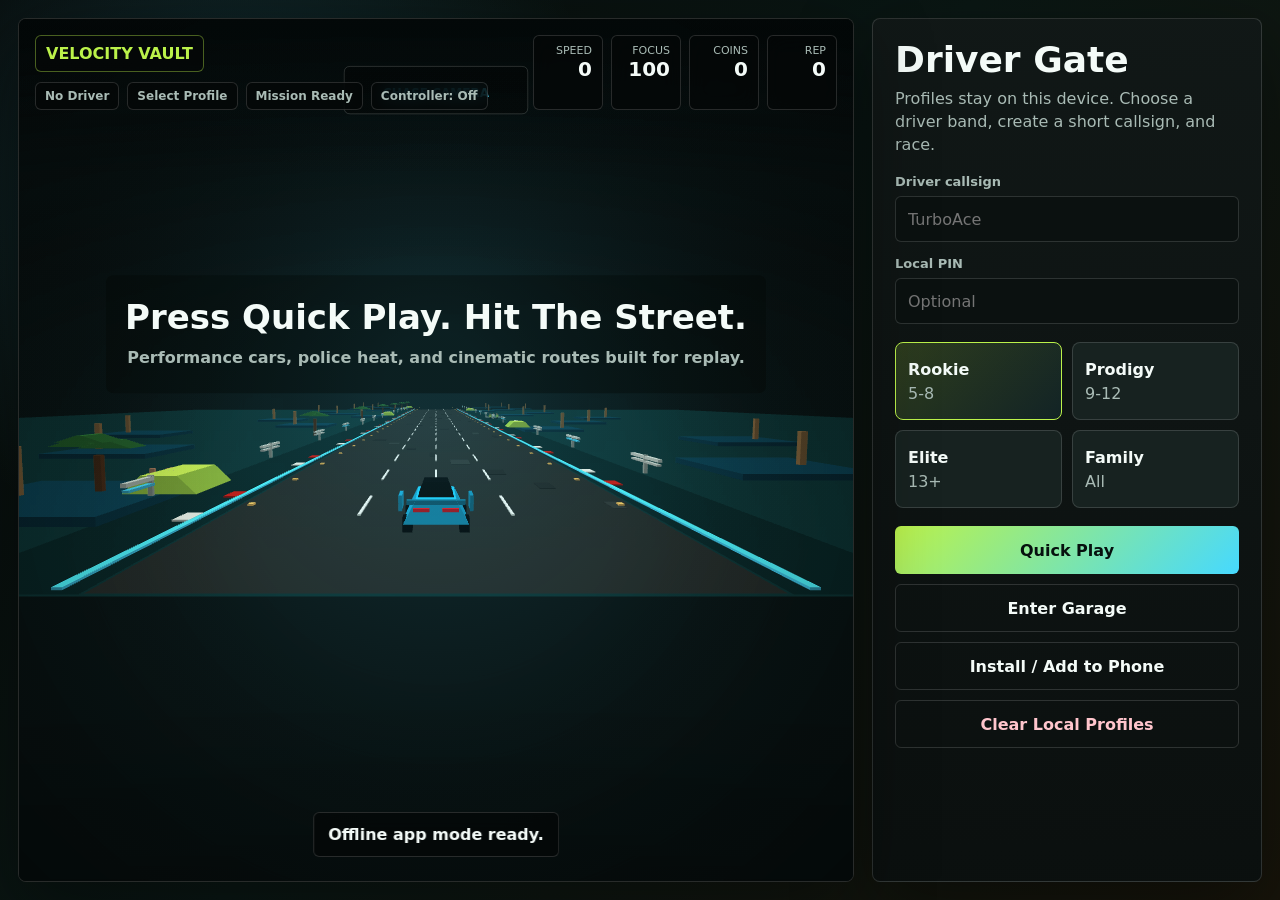
==== index.html @ 0ef5925f "Add landscape driver pad and richer WebGL detail" ====
<!doctype html>
<html lang="en">
<head>
  <meta charset="utf-8">
  <meta name="viewport" content="width=device-width, initial-scale=1, viewport-fit=cover">
  <meta http-equiv="Content-Security-Policy" content="default-src 'self'; script-src 'self'; style-src 'self'; img-src 'self' data:; connect-src 'self'; manifest-src 'self'; worker-src 'self'; object-src 'none'; base-uri 'none'; form-action 'none'; frame-ancestors 'none'; upgrade-insecure-requests">
  <meta name="referrer" content="no-referrer">
  <meta name="theme-color" content="#09100f">
  <meta name="mobile-web-app-capable" content="yes">
  <meta name="apple-mobile-web-app-capable" content="yes">
  <meta name="apple-mobile-web-app-title" content="Velocity Vault">
  <title>Velocity Vault</title>
  <link rel="manifest" href="manifest.webmanifest">
  <link rel="icon" href="app-icon.svg" type="image/svg+xml">
  <link rel="apple-touch-icon" href="app-icon.svg">
  <link rel="stylesheet" href="styles.css">
</head>
<body>
  <main class="shell">
    <section class="stage" aria-label="Velocity Vault race game">
      <canvas id="glCanvas" width="1280" height="720" aria-label="WebGL 3D racing renderer"></canvas>
      <canvas id="gameCanvas" width="1280" height="720" aria-label="Racing game canvas"></canvas>
      <div class="scanline" aria-hidden="true"></div>
      <div id="hud" class="hud">
        <div class="hud-left">
          <div class="brand-mark">Velocity Vault</div>
          <div class="chips">
            <span id="profileChip" class="chip">No Driver</span>
            <span id="modeChip" class="chip">Select Profile</span>
            <span id="missionChip" class="chip">Mission Ready</span>
            <span id="controllerChip" class="chip">Controller: Off</span>
          </div>
        </div>
        <div class="hud-stats" aria-live="polite">
          <div><span>Speed</span><strong id="speedStat">0</strong></div>
          <div><span>Focus</span><strong id="focusStat">100</strong></div>
          <div><span>Coins</span><strong id="coinStat">0</strong></div>
          <div><span id="repLabel">Rep</span><strong id="repStat">0</strong></div>
        </div>
      </div>
      <div id="toast" class="toast" role="status" aria-live="polite"></div>
      <div class="mobile-drive-controls" aria-label="Mobile driving controls">
        <button class="mobile-control control-mode" data-control="mode" type="button" aria-label="Switch touch control mode" aria-pressed="false">
          <span>Controls</span>
          <strong id="touchModeLabel">Hold</strong>
        </button>
        <div class="direction-pad" aria-label="Directional steering pad">
          <button class="mobile-control steer-left" data-control="left" type="button" aria-label="Steer left">&larr;</button>
          <button class="mobile-control steer-neutral" data-control="neutral" type="button" aria-label="Center steering">Center</button>
          <button class="mobile-control steer-right" data-control="right" type="button" aria-label="Steer right">&rarr;</button>
        </div>
        <div class="pedal-pad" aria-label="Throttle and brake controls">
          <button class="mobile-control brake" data-control="brake" type="button" aria-label="Brake or reverse">Brake</button>
          <button class="mobile-control gas" data-control="gas" type="button" aria-label="Accelerate">Gas</button>
          <button class="mobile-control boost" data-control="boost" type="button" aria-label="Boost">Boost</button>
        </div>
      </div>
    </section>

    <aside class="panel" aria-label="Game controls">
      <div id="loginView" class="view active">
        <h1>Driver Gate</h1>
        <p class="subtle">Profiles stay on this device. Choose a driver band, create a short callsign, and race.</p>
        <label class="field">
          <span>Driver callsign</span>
          <input id="driverName" type="text" maxlength="16" autocomplete="off" spellcheck="false" placeholder="TurboAce">
        </label>
        <label class="field">
          <span>Local PIN</span>
          <input id="driverPin" type="password" inputmode="numeric" maxlength="6" autocomplete="off" placeholder="Optional">
        </label>
        <div class="age-grid" role="radiogroup" aria-label="Age group">
          <button class="age-card selected" data-age="rookie" type="button">
            <strong>Rookie</strong>
            <span>5-8</span>
          </button>
          <button class="age-card" data-age="prodigy" type="button">
            <strong>Prodigy</strong>
            <span>9-12</span>
          </button>
          <button class="age-card" data-age="elite" type="button">
            <strong>Elite</strong>
            <span>13+</span>
          </button>
          <button class="age-card" data-age="family" type="button">
            <strong>Family</strong>
            <span>All</span>
          </button>
        </div>
        <button id="quickPlay" class="primary" type="button">Quick Play</button>
        <button id="startProfile" class="ghost" type="button">Enter Garage</button>
        <button id="installApp" class="ghost" type="button">Install / Add to Phone</button>
        <button id="resetProfiles" class="ghost danger" type="button">Clear Local Profiles</button>
      </div>

      <div id="garageView" class="view">
        <div class="section-head">
          <div>
            <h2>Race Hub</h2>
            <p id="driverSummary" class="subtle"></p>
          </div>
          <button id="logoutBtn" class="icon-btn" type="button" aria-label="Switch driver" title="Switch driver">Back</button>
        </div>

        <div class="tabs" role="tablist" aria-label="Garage tabs">
          <button class="tab active" data-tab="races" type="button">Races</button>
          <button class="tab" data-tab="vehicles" type="button">Vehicles</button>
          <button class="tab" data-tab="upgrades" type="button">Upgrades</button>
          <button class="tab" data-tab="missions" type="button">Missions</button>
          <button class="tab" data-tab="ai" type="button">AI</button>
        </div>

        <div id="racesTab" class="tab-panel active">
          <div id="raceList" class="race-list"></div>
          <button id="launchRace" class="primary" type="button">Launch Race</button>
          <button id="resumeRace" class="ghost" type="button">Resume Saved Race</button>
        </div>

        <div id="upgradesTab" class="tab-panel">
          <div id="upgradeList" class="upgrade-list"></div>
        </div>

        <div id="vehiclesTab" class="tab-panel">
          <div id="vehicleList" class="vehicle-list"></div>
        </div>

        <div id="missionsTab" class="tab-panel">
          <div id="missionList" class="mission-list"></div>
        </div>

        <div id="aiTab" class="tab-panel">
          <div id="directorCard" class="director-card"></div>
          <button id="refreshDirector" class="ghost" type="button">Refresh AI Tuning</button>
        </div>
      </div>

      <div id="raceView" class="view race-controls">
        <div class="section-head">
          <div>
            <h2 id="raceTitle">Race Live</h2>
            <p id="raceBrief" class="subtle"></p>
          </div>
          <button id="pauseBtn" class="icon-btn" type="button" aria-label="Pause race" title="Pause race">Pause</button>
        </div>
        <button id="saveRace" class="ghost save-race" type="button">Save Race</button>
        <div class="control-grid">
          <button id="leftBtn" type="button" aria-label="Steer left">Left</button>
          <button id="gasBtn" type="button" aria-label="Accelerate">Gas</button>
          <button id="brakeBtn" type="button" aria-label="Brake or reverse">Brake / Reverse</button>
          <button id="boostBtn" type="button" aria-label="Boost">Boost</button>
          <button id="rightBtn" type="button" aria-label="Steer right">Right</button>
        </div>
        <div class="camera-grid" role="group" aria-label="Driver view">
          <button class="camera-btn active" data-camera="chase" type="button">Full Car</button>
          <button class="camera-btn" data-camera="hood" type="button">Half Car</button>
          <button class="camera-btn" data-camera="cockpit" type="button">Windshield</button>
        </div>
        <div class="renderer-grid" role="group" aria-label="Graphics renderer">
          <button class="renderer-btn active" data-renderer="webgl" type="button">WebGL 3D</button>
          <button class="renderer-btn" data-renderer="canvas" type="button">Classic 2D</button>
        </div>
        <div class="controller-card">
          <strong id="controllerName">Bluetooth controller ready</strong>
          <span>Pair a controller with your device, press any controller button, then steer with the left stick or D-pad. RT / A accelerates, LT brakes or reverses, B boosts. Start pauses.</span>
        </div>
        <div class="progress-card distance-progress">
          <span>Distance</span>
          <div class="bar"><i id="distanceBar"></i></div>
        </div>
        <div class="progress-card mission-progress">
          <span>Mission</span>
          <div class="bar"><i id="missionBar"></i></div>
        </div>
        <button id="endRace" class="ghost" type="button">Return to Hub</button>
      </div>

      <div id="finishView" class="view">
        <h2 id="finishTitle">Race Complete</h2>
        <div id="finishStats" class="finish-stats"></div>
        <button id="nextRace" class="primary" type="button">Next Challenge</button>
        <button id="toGarage" class="ghost" type="button">Garage</button>
      </div>
    </aside>
  </main>
  <script src="webgl-pipeline.js" defer></script>
  <script src="game.js" defer></script>
</body>
</html>
---- styles.css ----
:root {
  color-scheme: dark;
  --bg: #09100f;
  --panel: #111817;
  --panel-2: #172220;
  --line: rgba(255, 255, 255, 0.14);
  --text: #f4fbf8;
  --muted: #a9bbb5;
  --lime: #bbf24a;
  --cyan: #46d9ff;
  --red: #ff5b6b;
  --gold: #ffd166;
  --road: #252927;
  --ink: #050807;
  --shadow: 0 24px 80px rgba(0, 0, 0, 0.42);
}

* {
  box-sizing: border-box;
}

html,
body {
  height: 100%;
}

body {
  margin: 0;
  min-width: 320px;
  overflow: hidden;
  background:
    radial-gradient(circle at 18% 20%, rgba(70, 217, 255, 0.16), transparent 30%),
    linear-gradient(130deg, #070a09 0%, #0a1714 48%, #17140a 100%);
  color: var(--text);
  font-family: Inter, ui-sans-serif, system-ui, -apple-system, BlinkMacSystemFont, "Segoe UI", sans-serif;
}

button,
input {
  font: inherit;
}

button {
  border: 0;
  color: inherit;
  cursor: pointer;
}

.shell {
  display: grid;
  grid-template-columns: minmax(0, 1fr) 390px;
  gap: 18px;
  height: 100vh;
  padding: 18px;
}

.stage {
  position: relative;
  min-width: 0;
  overflow: hidden;
  border: 1px solid var(--line);
  border-radius: 8px;
  background: #050807;
  box-shadow: var(--shadow);
  touch-action: none;
}

.stage canvas {
  position: absolute;
  inset: 0;
  display: block;
  width: 100%;
  height: 100%;
}

#glCanvas {
  z-index: 1;
  opacity: 0;
}

#gameCanvas {
  z-index: 2;
  background: #050807;
}

.stage.webgl #glCanvas {
  opacity: 1;
}

.stage.webgl #gameCanvas {
  background: transparent;
}

.scanline {
  position: absolute;
  inset: 0;
  z-index: 3;
  pointer-events: none;
  background: linear-gradient(180deg, rgba(255,255,255,0.035), transparent 22%, transparent 78%, rgba(0,0,0,0.22));
  mix-blend-mode: soft-light;
}

.hud {
  position: absolute;
  z-index: 4;
  top: 16px;
  left: 16px;
  right: 16px;
  display: flex;
  justify-content: space-between;
  gap: 16px;
  pointer-events: none;
}

.brand-mark {
  width: fit-content;
  padding: 8px 10px;
  border: 1px solid rgba(187, 242, 74, 0.38);
  border-radius: 6px;
  background: rgba(5, 8, 7, 0.72);
  color: var(--lime);
  font-weight: 900;
  letter-spacing: 0;
  text-transform: uppercase;
}

.chips {
  display: flex;
  flex-wrap: wrap;
  gap: 8px;
  margin-top: 10px;
}

.chip,
.hud-stats div,
.toast {
  border: 1px solid var(--line);
  border-radius: 6px;
  background: rgba(5, 8, 7, 0.72);
  backdrop-filter: blur(10px);
}

.chip {
  padding: 6px 9px;
  color: var(--muted);
  font-size: 12px;
  font-weight: 800;
}

.hud-stats {
  display: grid;
  grid-template-columns: repeat(4, minmax(70px, 1fr));
  gap: 8px;
}

.hud-stats div {
  padding: 8px 10px;
  text-align: right;
}

.hud-stats span {
  display: block;
  color: var(--muted);
  font-size: 11px;
  text-transform: uppercase;
}

.hud-stats strong {
  color: var(--text);
  font-size: 20px;
}

.toast {
  position: absolute;
  z-index: 5;
  left: 50%;
  bottom: 24px;
  max-width: min(520px, calc(100% - 48px));
  padding: 12px 14px;
  opacity: 0;
  transform: translateX(-50%) translateY(16px);
  transition: opacity 180ms ease, transform 180ms ease;
  color: var(--text);
  font-weight: 800;
}

.toast.show {
  opacity: 1;
  transform: translateX(-50%) translateY(0);
}

.mobile-drive-controls {
  display: none;
}

.mobile-control {
  touch-action: none;
  user-select: none;
}

.direction-pad,
.pedal-pad {
  display: none;
}

.panel {
  overflow: hidden auto;
  border: 1px solid var(--line);
  border-radius: 8px;
  background: linear-gradient(180deg, rgba(17, 24, 23, 0.98), rgba(11, 16, 15, 0.98));
  box-shadow: var(--shadow);
}

.view {
  display: none;
  padding: 22px;
}

.view.active {
  display: block;
}

h1,
h2 {
  margin: 0;
  line-height: 1.05;
  letter-spacing: 0;
}

h1 {
  font-size: 36px;
}

h2 {
  font-size: 26px;
}

.subtle {
  margin: 8px 0 18px;
  color: var(--muted);
  line-height: 1.45;
}

.field {
  display: grid;
  gap: 7px;
  margin-bottom: 14px;
}

.field span {
  color: var(--muted);
  font-size: 13px;
  font-weight: 800;
}

input {
  width: 100%;
  min-height: 46px;
  border: 1px solid var(--line);
  border-radius: 6px;
  outline: none;
  background: #0b1110;
  color: var(--text);
  padding: 0 12px;
}

input:focus {
  border-color: var(--cyan);
  box-shadow: 0 0 0 3px rgba(70, 217, 255, 0.16);
}

.age-grid {
  display: grid;
  grid-template-columns: repeat(2, minmax(0, 1fr));
  gap: 10px;
  margin: 18px 0;
}

.age-card,
.race-card,
.upgrade-card,
.mission-card,
.progress-card {
  border: 1px solid var(--line);
  border-radius: 8px;
  background: var(--panel-2);
}

.age-card {
  min-height: 78px;
  padding: 12px;
  text-align: left;
}

.age-card strong,
.age-card span {
  display: block;
}

.age-card span {
  margin-top: 5px;
  color: var(--muted);
}

.age-card.selected {
  border-color: var(--lime);
  background: linear-gradient(135deg, rgba(187, 242, 74, 0.18), rgba(70, 217, 255, 0.08));
}

.primary,
.ghost {
  width: 100%;
  min-height: 48px;
  border-radius: 6px;
  font-weight: 900;
}

.primary {
  background: linear-gradient(135deg, var(--lime), var(--cyan));
  color: #06100e;
}

.ghost {
  margin-top: 10px;
  border: 1px solid var(--line);
  background: transparent;
  color: var(--text);
}

.ghost:disabled {
  cursor: not-allowed;
  opacity: 0.45;
}

.danger {
  color: #ffc5cc;
}

.section-head {
  display: flex;
  align-items: flex-start;
  justify-content: space-between;
  gap: 12px;
  margin-bottom: 14px;
}

.icon-btn {
  flex: 0 0 44px;
  width: 44px;
  height: 44px;
  border: 1px solid var(--line);
  border-radius: 6px;
  background: #0b1110;
  font-size: 18px;
  font-weight: 900;
}

.tabs {
  display: grid;
  grid-template-columns: repeat(5, 1fr);
  gap: 6px;
  margin: 14px 0 16px;
  padding: 4px;
  border: 1px solid var(--line);
  border-radius: 8px;
  background: #0b1110;
}

.tab {
  min-height: 38px;
  border-radius: 6px;
  background: transparent;
  color: var(--muted);
  font-weight: 900;
}

.tab.active {
  background: var(--panel-2);
  color: var(--text);
}

.tab-panel {
  display: none;
}

.tab-panel.active {
  display: block;
}

.race-list,
.upgrade-list,
.vehicle-list,
.mission-list {
  display: grid;
  gap: 10px;
  margin-bottom: 14px;
}

.race-card,
.upgrade-card,
.vehicle-card,
.mission-card {
  padding: 13px;
}

.race-card,
.vehicle-card {
  cursor: pointer;
}

.race-card.selected,
.vehicle-card.selected {
  border-color: var(--cyan);
  box-shadow: inset 0 0 0 1px rgba(70, 217, 255, 0.4);
}

.vehicle-card {
  display: grid;
  grid-template-columns: 76px 1fr;
  gap: 12px;
  width: 100%;
  text-align: left;
  align-items: center;
}

.vehicle-card .card-top,
.vehicle-card .tiny {
  grid-column: 2;
}

.vehicle-preview {
  grid-row: 1 / span 2;
  width: 74px;
  height: 52px;
  position: relative;
  border-radius: 7px;
  border: 1px solid rgba(244, 251, 248, 0.14);
  background:
    linear-gradient(135deg, rgba(255,255,255,0.1), rgba(5,8,7,0.34)),
    #101817;
  overflow: hidden;
}

.vehicle-preview::before {
  content: "";
  position: absolute;
  left: 15px;
  right: 15px;
  top: 11px;
  bottom: 10px;
  border-radius: 10px 10px 5px 5px;
  background: linear-gradient(135deg, color-mix(in srgb, var(--vehicle-color), white 24%), var(--vehicle-color) 52%, color-mix(in srgb, var(--vehicle-color), black 42%));
  box-shadow: 0 10px 18px rgba(0,0,0,0.36);
}

.vehicle-preview::after {
  content: "";
  position: absolute;
  left: 9px;
  right: 9px;
  bottom: 8px;
  height: 8px;
  border-radius: 99px;
  background: #050807;
}

.vehicle-preview[data-type="f1"]::before,
.vehicle-preview[data-type="prototype"]::before {
  clip-path: polygon(50% 0, 84% 22%, 72% 92%, 28% 92%, 16% 22%);
}

.vehicle-preview[data-type="truck"]::before,
.vehicle-preview[data-type="semi"]::before,
.vehicle-preview[data-type="tractor"]::before,
.vehicle-preview[data-type="monster"]::before,
.vehicle-preview[data-type="tank"]::before {
  left: 11px;
  right: 11px;
  border-radius: 5px;
}

.vehicle-preview[data-type="semi"]::before {
  left: 7px;
  right: 7px;
  top: 9px;
  bottom: 8px;
}

.vehicle-preview[data-type="tractor"]::before {
  left: 18px;
  right: 18px;
  top: 8px;
  bottom: 14px;
}

.vehicle-preview[data-type="tractor"]::after {
  left: 12px;
  right: 12px;
  height: 14px;
}

.vehicle-preview[data-type="monster"]::after {
  height: 13px;
}

.vehicle-preview[data-type="boat"]::before,
.vehicle-preview[data-type="snowmobile"]::before,
.vehicle-preview[data-type="airplane"]::before {
  clip-path: polygon(50% 0, 91% 70%, 70% 100%, 30% 100%, 9% 70%);
}

.vehicle-preview[data-type="helicopter"]::after {
  left: 12px;
  right: 12px;
  top: 8px;
  bottom: auto;
  height: 3px;
  background: rgba(244,251,248,0.75);
}

.card-top {
  display: flex;
  justify-content: space-between;
  gap: 10px;
  margin-bottom: 8px;
}

.card-top strong {
  font-size: 16px;
}

.badge {
  align-self: flex-start;
  white-space: nowrap;
  border-radius: 999px;
  background: rgba(255, 209, 102, 0.18);
  color: var(--gold);
  padding: 4px 8px;
  font-size: 12px;
  font-weight: 900;
}

.tiny {
  color: var(--muted);
  font-size: 12px;
  line-height: 1.35;
}

.upgrade-action {
  display: grid;
  grid-template-columns: 1fr 96px;
  gap: 8px;
  align-items: center;
  margin-top: 10px;
}

.upgrade-action button {
  min-height: 36px;
  border-radius: 6px;
  background: var(--lime);
  color: var(--ink);
  font-weight: 900;
}

.upgrade-action button:disabled {
  cursor: not-allowed;
  opacity: 0.45;
}

.control-grid {
  display: grid;
  grid-template-columns: repeat(5, minmax(0, 1fr));
  gap: 8px;
  margin: 18px 0;
}

.control-grid button,
.camera-grid button,
.renderer-grid button {
  min-height: 72px;
  border: 1px solid var(--line);
  border-radius: 8px;
  background: var(--panel-2);
  font-size: 18px;
  font-weight: 900;
  touch-action: manipulation;
  user-select: none;
}

.camera-grid {
  display: grid;
  grid-template-columns: repeat(3, 1fr);
  gap: 8px;
  margin-bottom: 10px;
}

.renderer-grid {
  display: grid;
  grid-template-columns: repeat(2, 1fr);
  gap: 8px;
  margin-bottom: 10px;
}

.camera-grid button,
.renderer-grid button {
  min-height: 46px;
  color: var(--muted);
  font-size: 13px;
}

.camera-grid button.active,
.renderer-grid button.active {
  border-color: var(--cyan);
  color: var(--text);
  background: linear-gradient(135deg, rgba(70, 217, 255, 0.18), rgba(187, 242, 74, 0.1));
}

#boostBtn {
  background: linear-gradient(135deg, rgba(255, 209, 102, 0.96), rgba(255, 91, 107, 0.88));
  color: #160a05;
}

#gasBtn {
  background: linear-gradient(135deg, rgba(187, 242, 74, 0.92), rgba(70, 217, 255, 0.74));
  color: #06100e;
}

#brakeBtn {
  background: linear-gradient(135deg, rgba(244, 251, 248, 0.14), rgba(255, 91, 107, 0.28));
}

.control-grid button.pressed {
  transform: translateY(1px);
  filter: brightness(1.18);
  box-shadow: inset 0 0 0 2px rgba(244, 251, 248, 0.22);
}

.progress-card {
  padding: 12px;
  margin-bottom: 10px;
}

.controller-card,
.director-card {
  border: 1px solid var(--line);
  border-radius: 8px;
  background: #0b1110;
  padding: 12px;
  margin-bottom: 10px;
}

.controller-card strong,
.controller-card span,
.director-card strong,
.director-card span {
  display: block;
}

.controller-card strong,
.director-card strong {
  margin-bottom: 6px;
  color: var(--cyan);
}

.controller-card span,
.director-card span {
  color: var(--muted);
  font-size: 12px;
  line-height: 1.42;
}

.director-card ul {
  margin: 10px 0 0;
  padding-left: 18px;
  color: var(--muted);
  font-size: 12px;
  line-height: 1.45;
}

.director-card li + li {
  margin-top: 6px;
}

.progress-card span {
  display: block;
  margin-bottom: 8px;
  color: var(--muted);
  font-weight: 800;
}

.bar {
  height: 12px;
  overflow: hidden;
  border-radius: 999px;
  background: #080d0c;
}

.bar i {
  display: block;
  width: 0%;
  height: 100%;
  border-radius: inherit;
  background: linear-gradient(90deg, var(--lime), var(--cyan));
}

.finish-stats {
  display: grid;
  gap: 10px;
  margin: 18px 0;
}

.finish-stats div {
  display: flex;
  justify-content: space-between;
  border-bottom: 1px solid var(--line);
  padding-bottom: 9px;
}

@media (max-width: 980px) {
  body {
    overflow: auto;
  }

  .shell {
    grid-template-columns: 1fr;
    height: auto;
    min-height: 100vh;
  }

  .stage {
    min-height: 58vh;
  }

  .hud {
    position: absolute;
    display: grid;
  }

  .hud-stats {
    grid-template-columns: repeat(2, minmax(82px, 1fr));
  }
}

@media (max-width: 560px) {
  .shell {
    padding: 10px;
    gap: 10px;
  }

  .stage {
    min-height: 50vh;
  }

  .hud {
    inset: 10px 10px auto;
  }

  .brand-mark,
  .chip {
    font-size: 11px;
  }

  .hud-stats strong {
    font-size: 17px;
  }

  .view {
    padding: 16px;
  }
}

@media (orientation: landscape) and (max-height: 760px), (orientation: landscape) and (pointer: coarse) {
  body {
    overflow: hidden;
  }

  body.race-live .shell {
    display: block;
    height: 100dvh;
    min-height: 0;
    padding: 0;
  }

  body.race-live .stage {
    width: 100vw;
    height: 100dvh;
    min-height: 0;
    border-radius: 0;
    border: 0;
  }

  body.race-live .hud {
    top: 6px;
    left: 8px;
    right: 8px;
    display: flex;
    align-items: flex-start;
    gap: 8px;
  }

  body.race-live .brand-mark {
    padding: 6px 8px;
    font-size: 12px;
  }

  body.race-live .chips {
    display: none;
  }

  body.race-live .hud-stats {
    grid-template-columns: repeat(4, 54px);
    gap: 5px;
    margin-left: auto;
  }

  body.race-live .hud-stats div {
    padding: 5px 6px;
  }

  body.race-live .hud-stats span {
    font-size: 8px;
  }

  body.race-live .hud-stats strong {
    font-size: 14px;
  }

  body.race-live .panel {
    position: fixed;
    inset: 0;
    overflow: visible;
    pointer-events: none;
    border: 0;
    border-radius: 0;
    background: transparent;
    box-shadow: none;
  }

  body.race-live #raceView {
    display: block;
    padding: 0;
    pointer-events: none;
  }

  body.race-live .section-head {
    position: fixed;
    top: 8px;
    right: 8px;
    z-index: 6;
    display: block;
    margin: 0;
    pointer-events: none;
  }

  body.race-live .section-head div {
    display: none;
  }

  body.race-live #pauseBtn,
  body.race-live #saveRace,
  body.race-live #endRace,
  body.race-live .camera-grid button,
  body.race-live .renderer-grid button,
  body.race-live .mobile-control {
    pointer-events: auto;
    backdrop-filter: blur(10px);
  }

  body.race-live #pauseBtn {
    position: fixed;
    top: 8px;
    right: 8px;
    width: 68px;
    height: 38px;
    font-size: 12px;
    background: rgba(5, 8, 7, 0.72);
  }

  body.race-live #saveRace {
    position: fixed;
    top: 52px;
    right: 8px;
    z-index: 6;
    width: 88px;
    min-height: 36px;
    margin: 0;
    font-size: 12px;
    background: rgba(5, 8, 7, 0.58);
  }

  body.race-live #endRace {
    position: fixed;
    top: 96px;
    right: 8px;
    z-index: 6;
    width: 88px;
    min-height: 36px;
    margin: 0;
    font-size: 12px;
    background: rgba(5, 8, 7, 0.58);
  }

  body.race-live .control-grid {
    display: none;
  }

  body.race-live .mobile-drive-controls {
    position: absolute;
    inset: 0;
    z-index: 8;
    display: block;
    pointer-events: none;
  }

  body.race-live .direction-pad,
  body.race-live .pedal-pad {
    position: absolute;
    z-index: 9;
    display: grid;
    pointer-events: auto;
  }

  body.race-live .direction-pad {
    left: max(10px, env(safe-area-inset-left));
    bottom: max(12px, env(safe-area-inset-bottom));
    grid-template-columns: repeat(3, clamp(52px, 12dvh, 74px));
    gap: 8px;
  }

  body.race-live .pedal-pad {
    right: max(10px, env(safe-area-inset-right));
    bottom: max(12px, env(safe-area-inset-bottom));
    grid-template-columns: clamp(68px, 15dvh, 96px) clamp(76px, 17dvh, 112px);
    grid-template-rows: clamp(48px, 10dvh, 64px) clamp(56px, 12dvh, 76px);
    gap: 8px;
  }

  body.race-live .mobile-control {
    min-width: 0;
    min-height: 0;
    border: 1px solid rgba(244, 251, 248, 0.26);
    border-radius: 14px;
    background:
      linear-gradient(145deg, rgba(255,255,255,0.12), rgba(5,8,7,0.34)),
      rgba(5, 8, 7, 0.54);
    color: #f4fbf8;
    font-size: 13px;
    font-weight: 900;
    opacity: 0.92;
    box-shadow: 0 10px 30px rgba(0,0,0,0.24);
  }

  body.race-live .mobile-control.pressed {
    filter: brightness(1.25);
    box-shadow: inset 0 0 0 2px rgba(244, 251, 248, 0.28), 0 10px 30px rgba(0,0,0,0.24);
  }

  body.race-live .mobile-control.steer-left,
  body.race-live .mobile-control.steer-neutral,
  body.race-live .mobile-control.steer-right {
    width: 100%;
    height: clamp(52px, 12dvh, 74px);
  }

  body.race-live .mobile-control.gas {
    grid-column: 2;
    grid-row: 1 / span 2;
    background: linear-gradient(135deg, rgba(187, 242, 74, 0.72), rgba(70, 217, 255, 0.58));
    color: #06100e;
  }

  body.race-live .mobile-control.brake {
    grid-column: 1;
    grid-row: 2;
  }

  body.race-live .mobile-control.boost {
    grid-column: 1;
    grid-row: 1;
    background: linear-gradient(135deg, rgba(255, 209, 102, 0.78), rgba(255, 91, 107, 0.72));
    color: #160a05;
  }

  body.race-live .mobile-control.control-mode {
    position: absolute;
    left: 50%;
    bottom: max(14px, env(safe-area-inset-bottom));
    z-index: 9;
    width: clamp(78px, 18dvh, 116px);
    height: clamp(36px, 8dvh, 48px);
    transform: translateX(-50%);
    pointer-events: auto;
    background: rgba(5, 8, 7, 0.58);
  }

  body.race-live .mobile-control.control-mode span,
  body.race-live .mobile-control.control-mode strong {
    display: block;
    line-height: 1.05;
  }

  body.race-live .mobile-control.control-mode span {
    color: rgba(244, 251, 248, 0.72);
    font-size: 9px;
    text-transform: uppercase;
  }

  body.race-live .mobile-control.control-mode strong {
    font-size: 12px;
  }

  body.race-live.touch-toggle .mobile-control.control-mode {
    border-color: rgba(187, 242, 74, 0.72);
    background: linear-gradient(135deg, rgba(187, 242, 74, 0.72), rgba(70, 217, 255, 0.5));
    color: #06100e;
  }

  body.race-live .camera-grid {
    position: fixed;
    left: 50%;
    top: 8px;
    bottom: auto;
    z-index: 4;
    width: min(280px, 38vw);
    transform: translateX(-50%);
    gap: 5px;
    margin: 0;
    pointer-events: none;
  }

  body.race-live .camera-grid button {
    min-height: 32px;
    padding: 0 5px;
    overflow: hidden;
    background: rgba(5, 8, 7, 0.48);
    font-size: 10px;
    text-overflow: ellipsis;
  }

  body.race-live .renderer-grid {
    position: fixed;
    left: 50%;
    top: 46px;
    bottom: auto;
    z-index: 4;
    width: min(210px, 30vw);
    transform: translateX(-50%);
    gap: 5px;
    margin: 0;
    pointer-events: none;
  }

  body.race-live .renderer-grid button {
    min-height: 30px;
    padding: 0 5px;
    overflow: hidden;
    background: rgba(5, 8, 7, 0.48);
    font-size: 10px;
    text-overflow: ellipsis;
  }

  body.race-live .controller-card {
    display: none;
  }

  body.race-live .progress-card {
    display: none;
  }
}

@media (orientation: landscape) and (max-height: 430px) {
  body.race-live .hud-stats {
    grid-template-columns: repeat(4, 48px);
  }

  body.race-live #saveRace,
  body.race-live #endRace {
    display: none;
  }

  body.race-live .camera-grid,
  body.race-live .renderer-grid {
    display: none;
  }
}
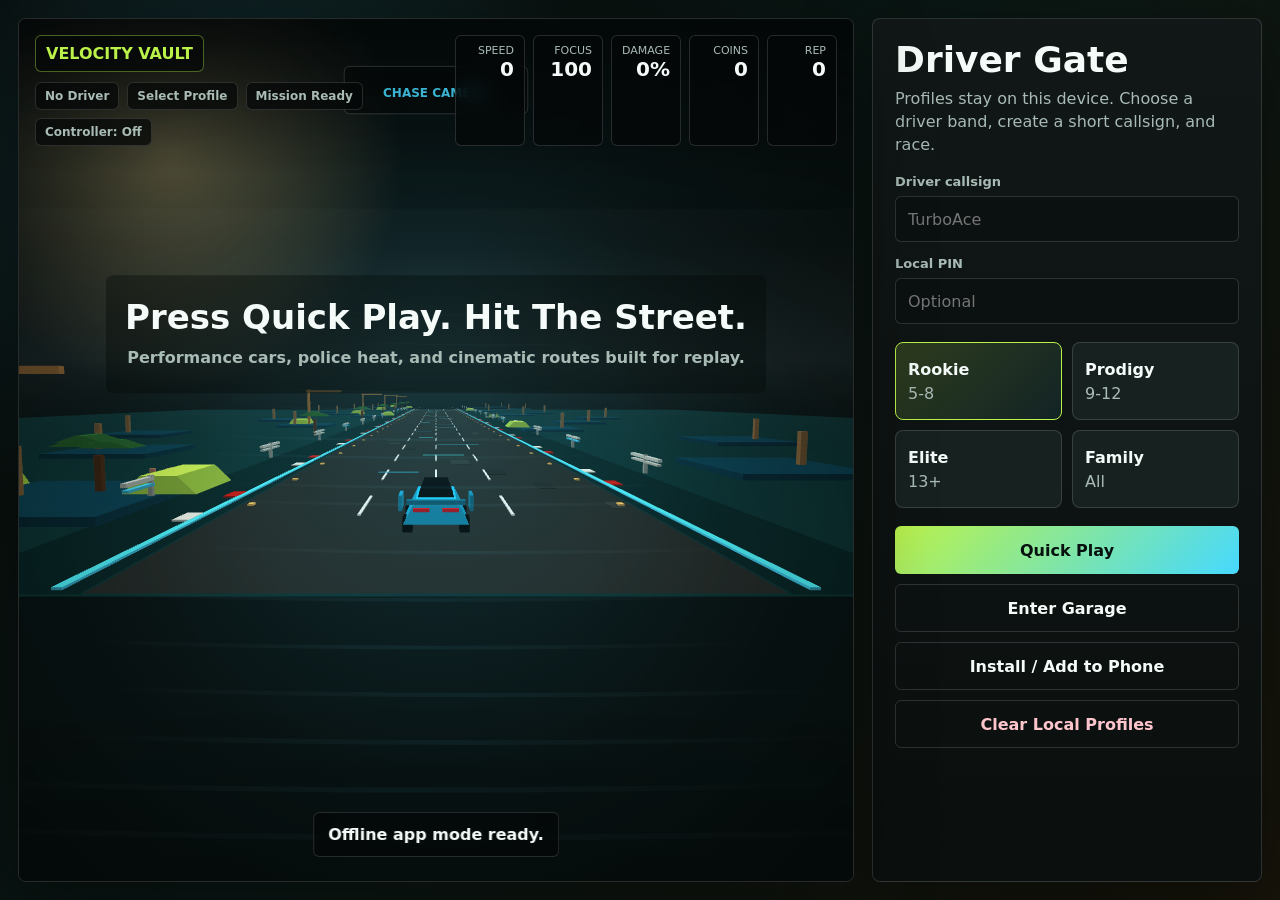
==== commit 0bab8712: "Add vehicle damage reset and world detail polish" ====
--- a/index.html
+++ b/index.html
@@ -34,6 +34,7 @@
         <div class="hud-stats" aria-live="polite">
           <div><span>Speed</span><strong id="speedStat">0</strong></div>
           <div><span>Focus</span><strong id="focusStat">100</strong></div>
+          <div><span>Damage</span><strong id="damageStat">0%</strong></div>
           <div><span>Coins</span><strong id="coinStat">0</strong></div>
           <div><span id="repLabel">Rep</span><strong id="repStat">0</strong></div>
         </div>
@@ -143,6 +144,7 @@
           <button id="pauseBtn" class="icon-btn" type="button" aria-label="Pause race" title="Pause race">Pause</button>
         </div>
         <button id="saveRace" class="ghost save-race" type="button">Save Race</button>
+        <button id="resetCar" class="ghost reset-car" type="button">Reset Car</button>
         <div class="control-grid">
           <button id="leftBtn" type="button" aria-label="Steer left">Left</button>
           <button id="gasBtn" type="button" aria-label="Accelerate">Gas</button>
@@ -161,7 +163,7 @@
         </div>
         <div class="controller-card">
           <strong id="controllerName">Bluetooth controller ready</strong>
-          <span>Pair a controller with your device, press any controller button, then steer with the left stick or D-pad. RT / A accelerates, LT brakes or reverses, B boosts. Start pauses.</span>
+          <span>Pair a controller with your device, press any controller button, then steer with the left stick or D-pad. RT / A accelerates, LT brakes or reverses, B boosts. Y resets the vehicle. Start pauses.</span>
         </div>
         <div class="progress-card distance-progress">
           <span>Distance</span>
@@ -170,6 +172,10 @@
         <div class="progress-card mission-progress">
           <span>Mission</span>
           <div class="bar"><i id="missionBar"></i></div>
+        </div>
+        <div class="progress-card damage-progress">
+          <span>Damage</span>
+          <div class="bar damage-bar"><i id="damageBar"></i></div>
         </div>
         <button id="endRace" class="ghost" type="button">Return to Hub</button>
       </div>
--- a/styles.css
+++ b/styles.css
@@ -149,7 +149,7 @@
 
 .hud-stats {
   display: grid;
-  grid-template-columns: repeat(4, minmax(70px, 1fr));
+  grid-template-columns: repeat(5, minmax(70px, 1fr));
   gap: 8px;
 }
 
@@ -191,16 +191,20 @@
 
 .mobile-drive-controls {
   display: none;
+  touch-action: none;
 }
 
 .mobile-control {
   touch-action: none;
   user-select: none;
+  -webkit-user-select: none;
+  -webkit-touch-callout: none;
 }
 
 .direction-pad,
 .pedal-pad {
   display: none;
+  touch-action: none;
 }
 
 .panel {
@@ -703,6 +707,10 @@
   background: linear-gradient(90deg, var(--lime), var(--cyan));
 }
 
+.damage-bar i {
+  background: linear-gradient(90deg, var(--lime), var(--amber) 48%, var(--red));
+}
+
 .finish-stats {
   display: grid;
   gap: 10px;
@@ -770,8 +778,17 @@
 }
 
 @media (orientation: landscape) and (max-height: 760px), (orientation: landscape) and (pointer: coarse) {
-  body {
+  body.race-live {
     overflow: hidden;
+  }
+
+  body:not(.race-live) {
+    overflow: auto;
+  }
+
+  body:not(.race-live) .shell {
+    height: auto;
+    min-height: 100dvh;
   }
 
   body.race-live .shell {
@@ -808,9 +825,10 @@
   }
 
   body.race-live .hud-stats {
-    grid-template-columns: repeat(4, 54px);
+    grid-template-columns: repeat(5, 54px);
     gap: 5px;
     margin-left: auto;
+    margin-right: 100px;
   }
 
   body.race-live .hud-stats div {
@@ -828,6 +846,7 @@
   body.race-live .panel {
     position: fixed;
     inset: 0;
+    z-index: 10;
     overflow: visible;
     pointer-events: none;
     border: 0;
@@ -858,6 +877,7 @@
 
   body.race-live #pauseBtn,
   body.race-live #saveRace,
+  body.race-live #resetCar,
   body.race-live #endRace,
   body.race-live .camera-grid button,
   body.race-live .renderer-grid button,
@@ -870,6 +890,7 @@
     position: fixed;
     top: 8px;
     right: 8px;
+    z-index: 12;
     width: 68px;
     height: 38px;
     font-size: 12px;
@@ -880,7 +901,7 @@
     position: fixed;
     top: 52px;
     right: 8px;
-    z-index: 6;
+    z-index: 12;
     width: 88px;
     min-height: 36px;
     margin: 0;
@@ -890,14 +911,26 @@
 
   body.race-live #endRace {
     position: fixed;
-    top: 96px;
+    top: 140px;
     right: 8px;
-    z-index: 6;
+    z-index: 12;
     width: 88px;
     min-height: 36px;
     margin: 0;
     font-size: 12px;
     background: rgba(5, 8, 7, 0.58);
+  }
+
+  body.race-live #resetCar {
+    position: fixed;
+    top: 96px;
+    right: 8px;
+    z-index: 12;
+    width: 88px;
+    min-height: 36px;
+    margin: 0;
+    font-size: 12px;
+    background: rgba(255, 91, 107, 0.28);
   }
 
   body.race-live .control-grid {
@@ -1070,7 +1103,7 @@
 
 @media (orientation: landscape) and (max-height: 430px) {
   body.race-live .hud-stats {
-    grid-template-columns: repeat(4, 48px);
+    grid-template-columns: repeat(5, 48px);
   }
 
   body.race-live #saveRace,
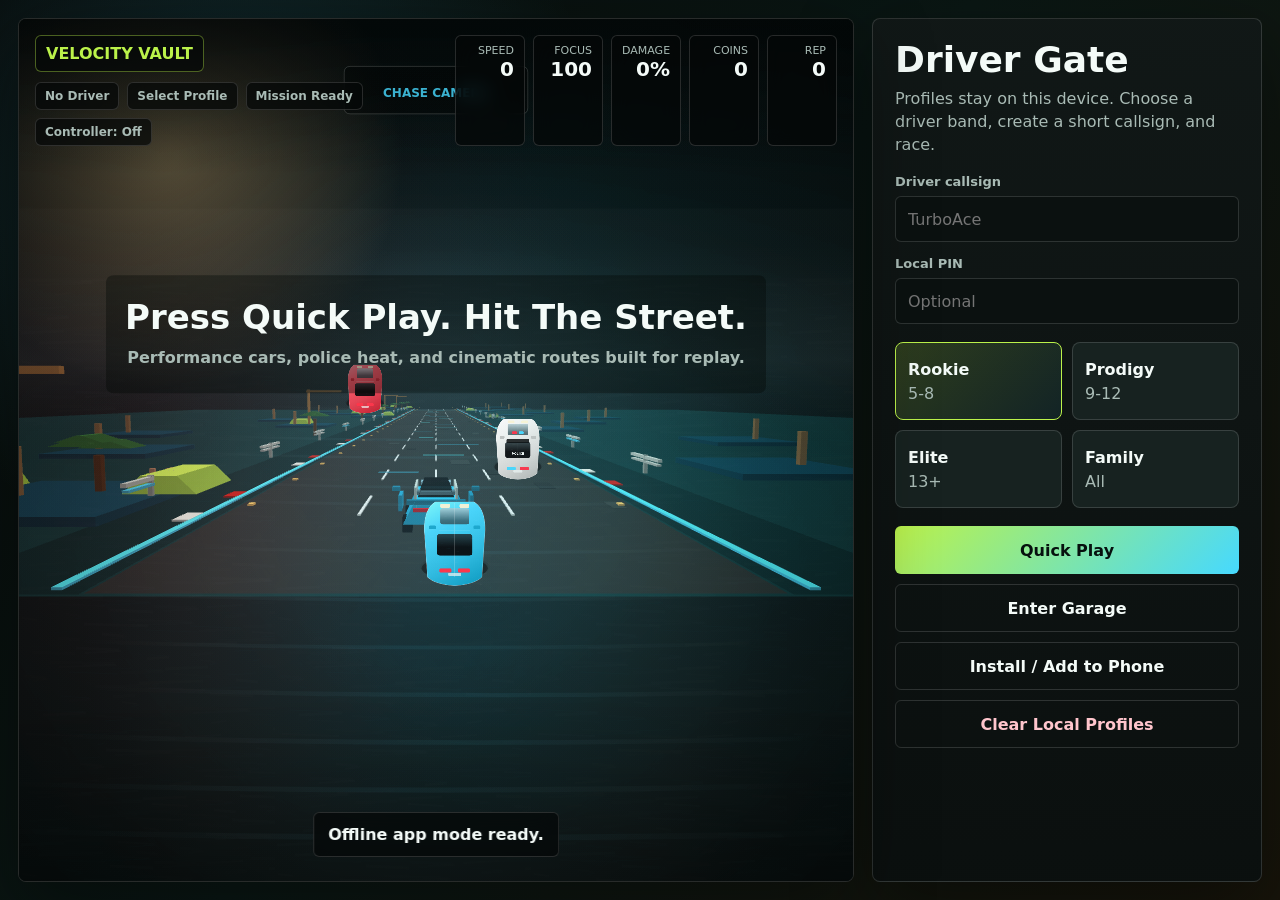
==== commit 77cf776f: "Add phone asset graphics pipeline" ====
--- a/index.html
+++ b/index.html
@@ -188,6 +188,7 @@
       </div>
     </aside>
   </main>
+  <script src="phone-asset-pipeline.js" defer></script>
   <script src="webgl-pipeline.js" defer></script>
   <script src="game.js" defer></script>
 </body>
--- a/styles.css
+++ b/styles.css
@@ -24,6 +24,10 @@
   height: 100%;
 }
 
+html {
+  min-height: 100%;
+}
+
 body {
   margin: 0;
   min-width: 320px;
@@ -786,21 +790,29 @@
     overflow: auto;
   }
 
+  body:not(.race-live) .stage {
+    touch-action: pan-y;
+  }
+
   body:not(.race-live) .shell {
     height: auto;
     min-height: 100dvh;
   }
 
   body.race-live .shell {
+    position: fixed;
+    inset: 0;
     display: block;
-    height: 100dvh;
+    width: var(--vvw, 100dvw);
+    height: var(--vvh, 100dvh);
     min-height: 0;
     padding: 0;
+    overflow: hidden;
   }
 
   body.race-live .stage {
-    width: 100vw;
-    height: 100dvh;
+    width: 100%;
+    height: 100%;
     min-height: 0;
     border-radius: 0;
     border: 0;
@@ -825,10 +837,10 @@
   }
 
   body.race-live .hud-stats {
-    grid-template-columns: repeat(5, 54px);
+    grid-template-columns: repeat(5, minmax(44px, 54px));
     gap: 5px;
     margin-left: auto;
-    margin-right: 100px;
+    margin-right: 78px;
   }
 
   body.race-live .hud-stats div {
@@ -956,16 +968,16 @@
   body.race-live .direction-pad {
     left: max(10px, env(safe-area-inset-left));
     bottom: max(12px, env(safe-area-inset-bottom));
-    grid-template-columns: repeat(3, clamp(52px, 12dvh, 74px));
-    gap: 8px;
+    grid-template-columns: repeat(3, clamp(44px, 11dvh, 66px));
+    gap: 6px;
   }
 
   body.race-live .pedal-pad {
     right: max(10px, env(safe-area-inset-right));
     bottom: max(12px, env(safe-area-inset-bottom));
-    grid-template-columns: clamp(68px, 15dvh, 96px) clamp(76px, 17dvh, 112px);
-    grid-template-rows: clamp(48px, 10dvh, 64px) clamp(56px, 12dvh, 76px);
-    gap: 8px;
+    grid-template-columns: clamp(58px, 14dvh, 86px) clamp(66px, 16dvh, 100px);
+    grid-template-rows: clamp(42px, 9dvh, 58px) clamp(48px, 11dvh, 68px);
+    gap: 6px;
   }
 
   body.race-live .mobile-control {
@@ -977,7 +989,7 @@
       linear-gradient(145deg, rgba(255,255,255,0.12), rgba(5,8,7,0.34)),
       rgba(5, 8, 7, 0.54);
     color: #f4fbf8;
-    font-size: 13px;
+    font-size: clamp(10px, 2.8dvh, 13px);
     font-weight: 900;
     opacity: 0.92;
     box-shadow: 0 10px 30px rgba(0,0,0,0.24);
@@ -992,7 +1004,7 @@
   body.race-live .mobile-control.steer-neutral,
   body.race-live .mobile-control.steer-right {
     width: 100%;
-    height: clamp(52px, 12dvh, 74px);
+    height: clamp(44px, 11dvh, 66px);
   }
 
   body.race-live .mobile-control.gas {
@@ -1017,10 +1029,10 @@
   body.race-live .mobile-control.control-mode {
     position: absolute;
     left: 50%;
-    bottom: max(14px, env(safe-area-inset-bottom));
+    bottom: max(10px, env(safe-area-inset-bottom));
     z-index: 9;
-    width: clamp(78px, 18dvh, 116px);
-    height: clamp(36px, 8dvh, 48px);
+    width: clamp(70px, 17dvh, 104px);
+    height: clamp(32px, 7dvh, 42px);
     transform: translateX(-50%);
     pointer-events: auto;
     background: rgba(5, 8, 7, 0.58);
@@ -1103,7 +1115,13 @@
 
 @media (orientation: landscape) and (max-height: 430px) {
   body.race-live .hud-stats {
-    grid-template-columns: repeat(5, 48px);
+    grid-template-columns: repeat(3, 46px);
+    margin-right: 64px;
+  }
+
+  body.race-live .brand-mark,
+  body.race-live .hud-stats div:nth-child(n+4) {
+    display: none;
   }
 
   body.race-live #saveRace,
@@ -1111,8 +1129,35 @@
     display: none;
   }
 
+  body.race-live #pauseBtn,
+  body.race-live #resetCar {
+    width: 62px;
+    min-height: 32px;
+    height: 32px;
+    font-size: 11px;
+  }
+
+  body.race-live #resetCar {
+    top: 46px;
+  }
+
   body.race-live .camera-grid,
   body.race-live .renderer-grid {
     display: none;
   }
-}
+
+  body.race-live .direction-pad {
+    grid-template-columns: repeat(3, clamp(40px, 11dvh, 52px));
+  }
+
+  body.race-live .pedal-pad {
+    grid-template-columns: clamp(52px, 14dvh, 68px) clamp(58px, 16dvh, 76px);
+    grid-template-rows: clamp(38px, 9dvh, 48px) clamp(44px, 11dvh, 56px);
+  }
+
+  body.race-live .mobile-control.steer-left,
+  body.race-live .mobile-control.steer-neutral,
+  body.race-live .mobile-control.steer-right {
+    height: clamp(40px, 11dvh, 52px);
+  }
+}
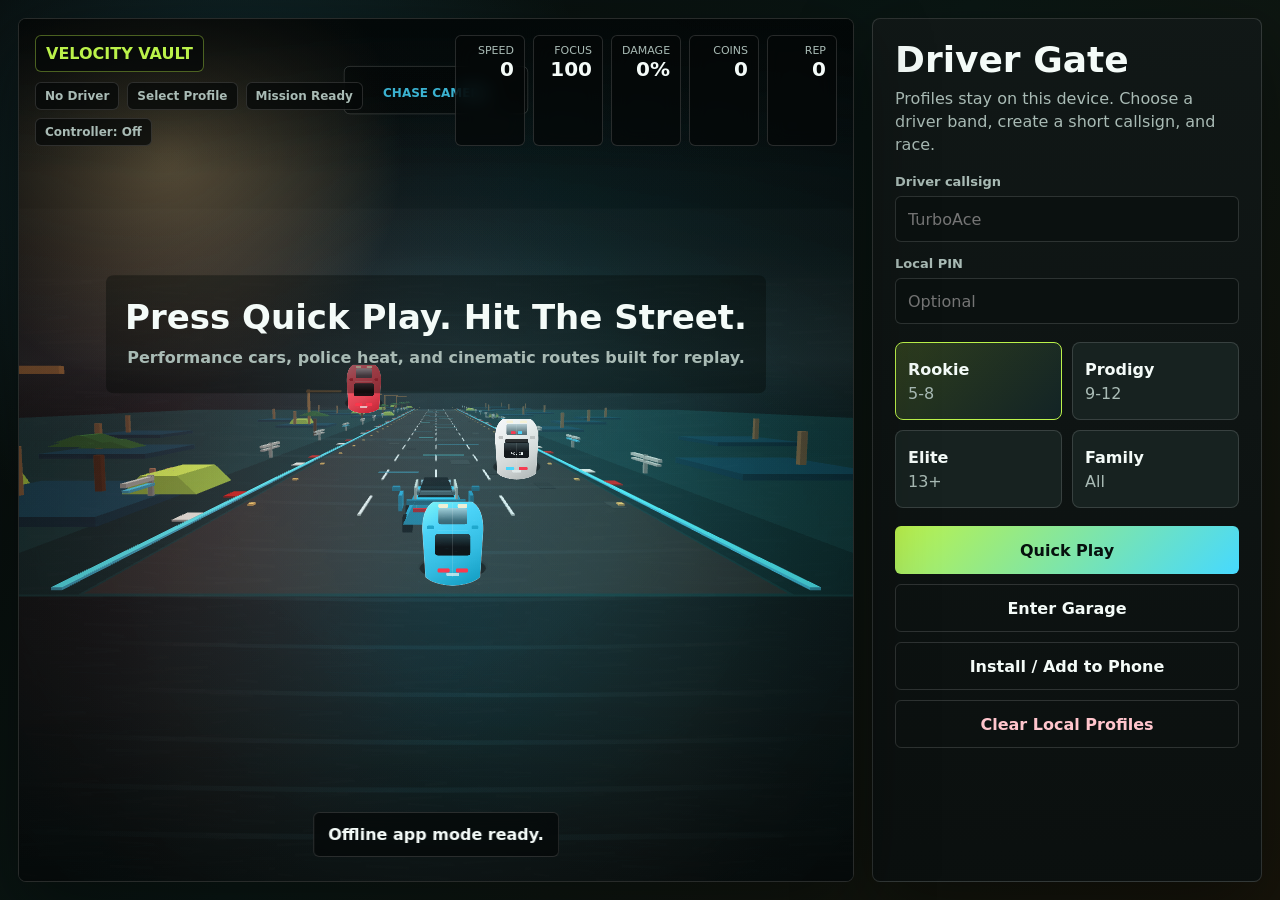
==== commit 534c4874: "Add mini phone controls" ====
--- a/index.html
+++ b/index.html
@@ -41,6 +41,10 @@
       </div>
       <div id="toast" class="toast" role="status" aria-live="polite"></div>
       <div class="mobile-drive-controls" aria-label="Mobile driving controls">
+        <button class="mobile-control control-size" data-control="size" type="button" aria-label="Switch compact controls" aria-pressed="true">
+          <span>Size</span>
+          <strong id="touchSizeLabel">Full</strong>
+        </button>
         <button class="mobile-control control-mode" data-control="mode" type="button" aria-label="Switch touch control mode" aria-pressed="false">
           <span>Controls</span>
           <strong id="touchModeLabel">Hold</strong>
--- a/styles.css
+++ b/styles.css
@@ -781,6 +781,262 @@
   }
 }
 
+@media (max-width: 980px), (pointer: coarse) {
+  body.race-live {
+    position: fixed;
+    inset: 0;
+    width: var(--vvw, 100dvw);
+    height: var(--vvh, 100dvh);
+    overflow: hidden;
+    overscroll-behavior: none;
+  }
+
+  body.race-live .shell {
+    position: fixed;
+    inset: 0;
+    display: block;
+    width: var(--vvw, 100dvw);
+    height: var(--vvh, 100dvh);
+    min-height: 0;
+    padding: 0;
+    overflow: hidden;
+  }
+
+  body.race-live .stage {
+    width: 100%;
+    height: 100%;
+    min-height: 0;
+    border: 0;
+    border-radius: 0;
+    touch-action: none;
+  }
+
+  body.race-live .panel {
+    position: fixed;
+    inset: 0;
+    z-index: 10;
+    overflow: visible;
+    pointer-events: none;
+    border: 0;
+    border-radius: 0;
+    background: transparent;
+    box-shadow: none;
+  }
+
+  body.race-live #raceView {
+    display: block;
+    padding: 0;
+    pointer-events: none;
+  }
+
+  body.race-live .control-grid,
+  body.race-live .controller-card,
+  body.race-live .progress-card,
+  body.race-live .section-head div {
+    display: none;
+  }
+
+  body.race-live #pauseBtn,
+  body.race-live #saveRace,
+  body.race-live #resetCar,
+  body.race-live #endRace,
+  body.race-live .mobile-control {
+    pointer-events: auto;
+    backdrop-filter: blur(10px);
+  }
+
+  body.race-live #pauseBtn,
+  body.race-live #saveRace,
+  body.race-live #resetCar,
+  body.race-live #endRace {
+    position: fixed;
+    right: max(8px, env(safe-area-inset-right));
+    z-index: 32;
+    width: 76px;
+    min-height: 34px;
+    margin: 0;
+    font-size: 11px;
+    background: rgba(5, 8, 7, 0.68);
+  }
+
+  body.race-live #pauseBtn {
+    top: max(8px, env(safe-area-inset-top));
+  }
+
+  body.race-live #saveRace {
+    top: calc(max(8px, env(safe-area-inset-top)) + 40px);
+  }
+
+  body.race-live #resetCar {
+    top: calc(max(8px, env(safe-area-inset-top)) + 80px);
+    background: rgba(255, 91, 107, 0.34);
+  }
+
+  body.race-live #endRace {
+    top: calc(max(8px, env(safe-area-inset-top)) + 120px);
+  }
+
+  body.race-live .mobile-drive-controls {
+    position: fixed;
+    inset: 0;
+    z-index: 30;
+    display: block;
+    width: var(--vvw, 100dvw);
+    height: var(--vvh, 100dvh);
+    pointer-events: none;
+  }
+
+  body.race-live .direction-pad,
+  body.race-live .pedal-pad {
+    position: fixed;
+    z-index: 31;
+    display: grid;
+    pointer-events: auto;
+  }
+
+  body.race-live .direction-pad {
+    left: max(8px, env(safe-area-inset-left));
+    bottom: max(12px, env(safe-area-inset-bottom));
+    grid-template-columns: repeat(3, clamp(42px, 12vw, 62px));
+    gap: 6px;
+  }
+
+  body.race-live .pedal-pad {
+    right: max(8px, env(safe-area-inset-right));
+    bottom: max(12px, env(safe-area-inset-bottom));
+    grid-template-columns: clamp(54px, 15vw, 76px) clamp(62px, 17vw, 88px);
+    grid-template-rows: clamp(42px, 11vw, 56px) clamp(50px, 13vw, 68px);
+    gap: 6px;
+  }
+
+  body.race-live .mobile-control {
+    min-width: 0;
+    min-height: 0;
+    border: 1px solid rgba(244, 251, 248, 0.28);
+    border-radius: 13px;
+    background:
+      linear-gradient(145deg, rgba(255,255,255,0.14), rgba(5,8,7,0.36)),
+      rgba(5, 8, 7, 0.58);
+    color: #f4fbf8;
+    font-size: clamp(10px, 3vw, 13px);
+    font-weight: 900;
+    opacity: 0.94;
+    box-shadow: 0 10px 30px rgba(0,0,0,0.26);
+  }
+
+  body.race-live .mobile-control.steer-left,
+  body.race-live .mobile-control.steer-neutral,
+  body.race-live .mobile-control.steer-right {
+    width: 100%;
+    height: clamp(42px, 12vw, 62px);
+  }
+
+  body.race-live .mobile-control.gas {
+    grid-column: 2;
+    grid-row: 1 / span 2;
+    background: linear-gradient(135deg, rgba(187, 242, 74, 0.74), rgba(70, 217, 255, 0.6));
+    color: #06100e;
+  }
+
+  body.race-live .mobile-control.brake {
+    grid-column: 1;
+    grid-row: 2;
+  }
+
+  body.race-live .mobile-control.boost {
+    grid-column: 1;
+    grid-row: 1;
+    background: linear-gradient(135deg, rgba(255, 209, 102, 0.78), rgba(255, 91, 107, 0.72));
+    color: #160a05;
+  }
+
+  body.race-live .mobile-control.control-mode {
+    position: fixed;
+    left: 50%;
+    bottom: max(12px, env(safe-area-inset-bottom));
+    z-index: 31;
+    width: clamp(74px, 18vw, 112px);
+    height: clamp(32px, 8vw, 44px);
+    transform: translateX(-50%);
+    pointer-events: auto;
+    background: rgba(5, 8, 7, 0.62);
+  }
+
+  body.race-live .mobile-control.control-mode span,
+  body.race-live .mobile-control.control-mode strong {
+    display: block;
+    line-height: 1.05;
+  }
+
+  body.race-live .mobile-control.control-mode span {
+    color: rgba(244, 251, 248, 0.72);
+    font-size: 9px;
+    text-transform: uppercase;
+  }
+
+  body.race-live .mobile-control.control-mode strong {
+    font-size: 12px;
+  }
+
+  body.race-live.touch-toggle .mobile-control.control-mode {
+    border-color: rgba(187, 242, 74, 0.72);
+    background: linear-gradient(135deg, rgba(187, 242, 74, 0.72), rgba(70, 217, 255, 0.5));
+    color: #06100e;
+  }
+}
+
+@media (orientation: portrait) and (max-width: 980px) {
+  body.race-live .hud {
+    top: max(8px, env(safe-area-inset-top));
+    left: 8px;
+    right: 90px;
+    display: block;
+  }
+
+  body.race-live .brand-mark,
+  body.race-live .chips {
+    display: none;
+  }
+
+  body.race-live .hud-stats {
+    grid-template-columns: repeat(3, minmax(48px, 1fr));
+    gap: 5px;
+  }
+
+  body.race-live .hud-stats div:nth-child(n+4),
+  body.race-live #saveRace,
+  body.race-live #endRace,
+  body.race-live .camera-grid,
+  body.race-live .renderer-grid {
+    display: none;
+  }
+
+  body.race-live #resetCar {
+    top: calc(max(8px, env(safe-area-inset-top)) + 42px);
+  }
+
+  body.race-live .direction-pad {
+    bottom: calc(max(12px, env(safe-area-inset-bottom)) + 2px);
+    grid-template-columns: repeat(3, clamp(40px, 13vw, 54px));
+  }
+
+  body.race-live .pedal-pad {
+    bottom: calc(max(12px, env(safe-area-inset-bottom)) + 2px);
+    grid-template-columns: clamp(50px, 14vw, 62px) clamp(58px, 16vw, 74px);
+    grid-template-rows: clamp(40px, 11vw, 52px) clamp(46px, 13vw, 60px);
+  }
+
+  body.race-live .mobile-control.steer-left,
+  body.race-live .mobile-control.steer-neutral,
+  body.race-live .mobile-control.steer-right {
+    height: clamp(40px, 13vw, 54px);
+  }
+
+  body.race-live .mobile-control.control-mode {
+    bottom: calc(max(12px, env(safe-area-inset-bottom)) + 68px);
+  }
+}
+
 @media (orientation: landscape) and (max-height: 760px), (orientation: landscape) and (pointer: coarse) {
   body.race-live {
     overflow: hidden;
@@ -1161,3 +1417,145 @@
     height: clamp(40px, 11dvh, 52px);
   }
 }
+
+@media (max-width: 980px), (pointer: coarse) {
+  body.race-live .control-size {
+    position: fixed;
+    left: 50%;
+    bottom: max(12px, env(safe-area-inset-bottom));
+    z-index: 34;
+    width: 58px;
+    height: 32px;
+    transform: translateX(calc(-50% - 72px));
+    pointer-events: auto;
+    border-radius: 999px;
+    background: rgba(5, 8, 7, 0.72);
+  }
+
+  body.race-live .control-size span,
+  body.race-live .control-size strong {
+    display: block;
+    line-height: 1;
+  }
+
+  body.race-live .control-size span {
+    color: rgba(244, 251, 248, 0.68);
+    font-size: 8px;
+    text-transform: uppercase;
+  }
+
+  body.race-live .control-size strong {
+    font-size: 11px;
+  }
+
+  body.race-live.control-mini .control-mode {
+    display: none;
+  }
+
+  body.race-live.control-mini .direction-pad {
+    left: max(8px, env(safe-area-inset-left));
+    bottom: max(10px, env(safe-area-inset-bottom));
+    grid-template-columns: repeat(2, clamp(34px, 9vw, 46px));
+    gap: 5px;
+  }
+
+  body.race-live.control-mini .mobile-control.steer-neutral {
+    display: none;
+  }
+
+  body.race-live.control-mini .mobile-control.steer-left,
+  body.race-live.control-mini .mobile-control.steer-right {
+    width: clamp(34px, 9vw, 46px);
+    height: clamp(34px, 9vw, 46px);
+    border-radius: 999px;
+    font-size: 0;
+  }
+
+  body.race-live.control-mini .mobile-control.steer-left::after,
+  body.race-live.control-mini .mobile-control.steer-right::after {
+    font-size: clamp(17px, 4.5vw, 22px);
+    line-height: 1;
+  }
+
+  body.race-live.control-mini .mobile-control.steer-left::after {
+    content: "<";
+  }
+
+  body.race-live.control-mini .mobile-control.steer-right::after {
+    content: ">";
+  }
+
+  body.race-live.control-mini .pedal-pad {
+    right: max(8px, env(safe-area-inset-right));
+    bottom: max(10px, env(safe-area-inset-bottom));
+    grid-template-columns: clamp(36px, 10vw, 48px) clamp(42px, 12vw, 58px);
+    grid-template-rows: clamp(30px, 8vw, 40px) clamp(34px, 9vw, 46px);
+    gap: 5px;
+  }
+
+  body.race-live.control-mini .mobile-control.gas {
+    width: 100%;
+    height: 100%;
+    border-radius: 999px;
+    font-size: clamp(10px, 2.7vw, 12px);
+  }
+
+  body.race-live.control-mini .mobile-control.brake,
+  body.race-live.control-mini .mobile-control.boost {
+    border-radius: 999px;
+    font-size: 0;
+  }
+
+  body.race-live.control-mini .mobile-control.brake::after,
+  body.race-live.control-mini .mobile-control.boost::after {
+    font-size: clamp(9px, 2.7vw, 11px);
+    line-height: 1;
+  }
+
+  body.race-live.control-mini .mobile-control.brake::after {
+    content: "Brake";
+  }
+
+  body.race-live.control-mini .mobile-control.boost::after {
+    content: "Boost";
+  }
+
+  body.race-live.control-mini .control-size {
+    bottom: max(10px, env(safe-area-inset-bottom));
+    width: 52px;
+    height: 30px;
+    transform: translateX(-50%);
+    opacity: 0.88;
+  }
+}
+
+@media (orientation: landscape) and (max-height: 760px), (orientation: landscape) and (pointer: coarse) {
+  body.race-live.control-mini .direction-pad {
+    grid-template-columns: repeat(2, clamp(34px, 10dvh, 44px));
+  }
+
+  body.race-live.control-mini .mobile-control.steer-left,
+  body.race-live.control-mini .mobile-control.steer-right {
+    width: clamp(34px, 10dvh, 44px);
+    height: clamp(34px, 10dvh, 44px);
+  }
+
+  body.race-live.control-mini .pedal-pad {
+    grid-template-columns: clamp(36px, 10dvh, 48px) clamp(42px, 12dvh, 56px);
+    grid-template-rows: clamp(30px, 8dvh, 38px) clamp(34px, 10dvh, 46px);
+  }
+}
+
+@media (orientation: portrait) and (max-width: 980px) {
+  body.race-live.control-mini .direction-pad {
+    bottom: max(10px, env(safe-area-inset-bottom));
+  }
+
+  body.race-live.control-mini .pedal-pad {
+    bottom: max(10px, env(safe-area-inset-bottom));
+  }
+
+  body.race-live.control-mini .control-size {
+    bottom: max(10px, env(safe-area-inset-bottom));
+  }
+}
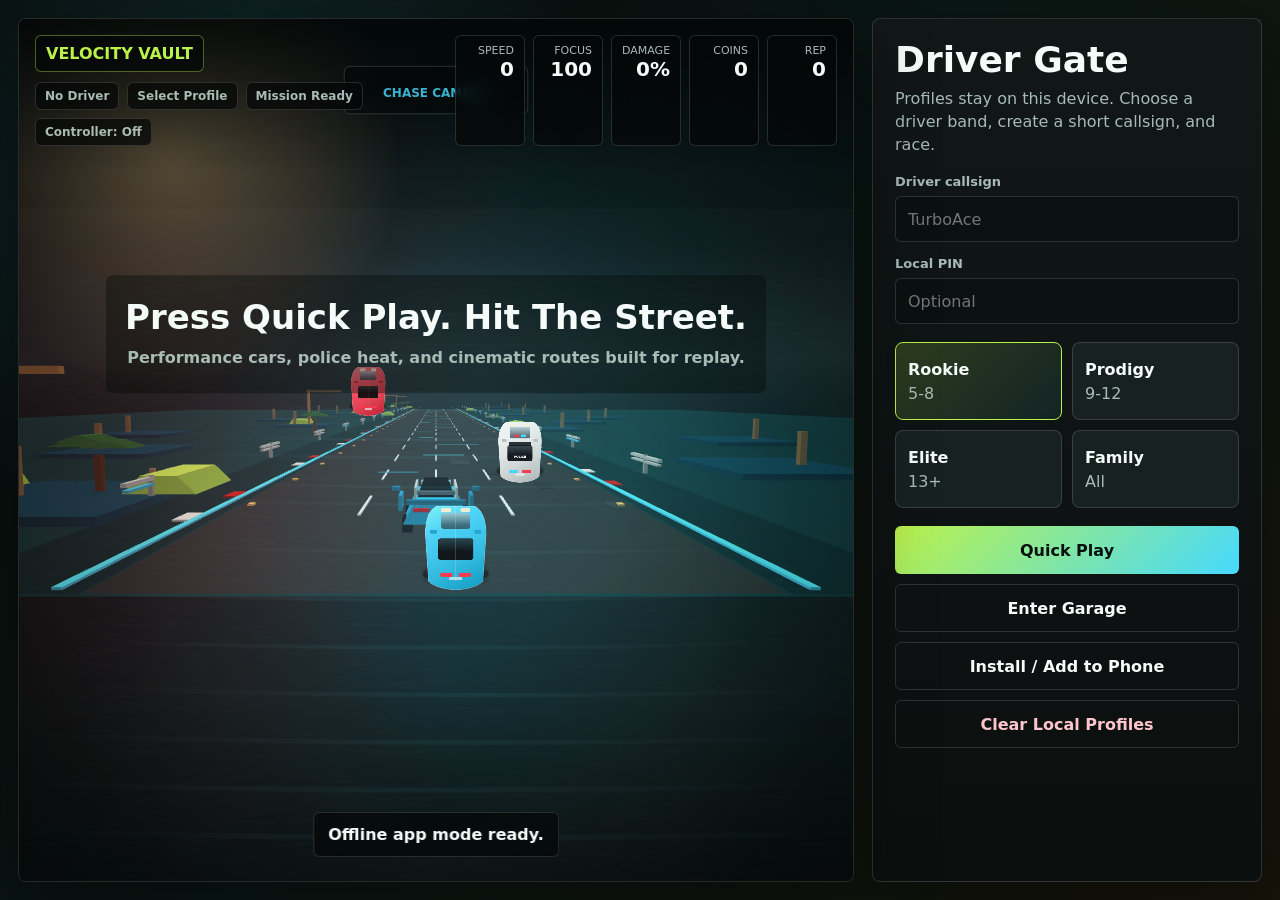
==== commit 305a7b06: "Add one thumb phone drive stick" ====
--- a/index.html
+++ b/index.html
@@ -49,6 +49,13 @@
           <span>Controls</span>
           <strong id="touchModeLabel">Hold</strong>
         </button>
+        <div class="drive-stick" aria-label="Compact drive control">
+          <button class="mobile-control stick-up" data-control="gas" type="button" aria-label="Accelerate">&uarr;</button>
+          <button class="mobile-control stick-left" data-control="left" type="button" aria-label="Steer left">&larr;</button>
+          <button class="mobile-control stick-center" data-control="neutral" type="button" aria-label="Center steering">&bull;</button>
+          <button class="mobile-control stick-right" data-control="right" type="button" aria-label="Steer right">&rarr;</button>
+          <button class="mobile-control stick-down" data-control="brake" type="button" aria-label="Brake or reverse">&darr;</button>
+        </div>
         <div class="direction-pad" aria-label="Directional steering pad">
           <button class="mobile-control steer-left" data-control="left" type="button" aria-label="Steer left">&larr;</button>
           <button class="mobile-control steer-neutral" data-control="neutral" type="button" aria-label="Center steering">Center</button>
--- a/styles.css
+++ b/styles.css
@@ -205,6 +205,7 @@
   -webkit-touch-callout: none;
 }
 
+.drive-stick,
 .direction-pad,
 .pedal-pad {
   display: none;
@@ -1452,6 +1453,68 @@
     display: none;
   }
 
+  body.race-live.control-mini .drive-stick {
+    position: fixed;
+    left: max(10px, env(safe-area-inset-left));
+    bottom: max(10px, env(safe-area-inset-bottom));
+    z-index: 34;
+    display: grid;
+    grid-template-columns: repeat(3, 42px);
+    grid-template-rows: repeat(3, 42px);
+    gap: 4px;
+    width: 138px;
+    height: 138px;
+    padding: 4px;
+    pointer-events: auto;
+    border: 1px solid rgba(244, 251, 248, 0.22);
+    border-radius: 999px;
+    background:
+      radial-gradient(circle at 50% 50%, rgba(244, 251, 248, 0.12), rgba(5, 8, 7, 0.52) 66%),
+      rgba(5, 8, 7, 0.34);
+    box-shadow: 0 14px 34px rgba(0, 0, 0, 0.34);
+    backdrop-filter: blur(10px);
+    -webkit-backdrop-filter: blur(10px);
+  }
+
+  body.race-live.control-mini .drive-stick .mobile-control {
+    width: 42px;
+    height: 42px;
+    border-radius: 999px;
+    font-size: 18px;
+    line-height: 1;
+  }
+
+  body.race-live.control-mini .stick-up {
+    grid-column: 2;
+    grid-row: 1;
+  }
+
+  body.race-live.control-mini .stick-left {
+    grid-column: 1;
+    grid-row: 2;
+  }
+
+  body.race-live.control-mini .stick-center {
+    grid-column: 2;
+    grid-row: 2;
+    opacity: 0.58;
+  }
+
+  body.race-live.control-mini .stick-right {
+    grid-column: 3;
+    grid-row: 2;
+  }
+
+  body.race-live.control-mini .stick-down {
+    grid-column: 2;
+    grid-row: 3;
+  }
+
+  body.race-live.control-mini .direction-pad,
+  body.race-live.control-mini .pedal-pad {
+    display: none;
+  }
+
   body.race-live.control-mini .direction-pad {
     left: max(8px, env(safe-area-inset-left));
     bottom: max(10px, env(safe-area-inset-bottom));
@@ -1521,15 +1584,33 @@
   }
 
   body.race-live.control-mini .control-size {
-    bottom: max(10px, env(safe-area-inset-bottom));
+    left: max(13px, env(safe-area-inset-left));
+    bottom: calc(max(10px, env(safe-area-inset-bottom)) + 146px);
     width: 52px;
     height: 30px;
-    transform: translateX(-50%);
+    transform: none;
     opacity: 0.88;
   }
 }
 
 @media (orientation: landscape) and (max-height: 760px), (orientation: landscape) and (pointer: coarse) {
+  body.race-live.control-mini .drive-stick {
+    grid-template-columns: repeat(3, 36px);
+    grid-template-rows: repeat(3, 36px);
+    width: 120px;
+    height: 120px;
+  }
+
+  body.race-live.control-mini .drive-stick .mobile-control {
+    width: 36px;
+    height: 36px;
+    font-size: 16px;
+  }
+
+  body.race-live.control-mini .control-size {
+    bottom: calc(max(10px, env(safe-area-inset-bottom)) + 128px);
+  }
+
   body.race-live.control-mini .direction-pad {
     grid-template-columns: repeat(2, clamp(34px, 10dvh, 44px));
   }
@@ -1556,6 +1637,6 @@
   }
 
   body.race-live.control-mini .control-size {
-    bottom: max(10px, env(safe-area-inset-bottom));
-  }
-}
+    bottom: calc(max(10px, env(safe-area-inset-bottom)) + 146px);
+  }
+}
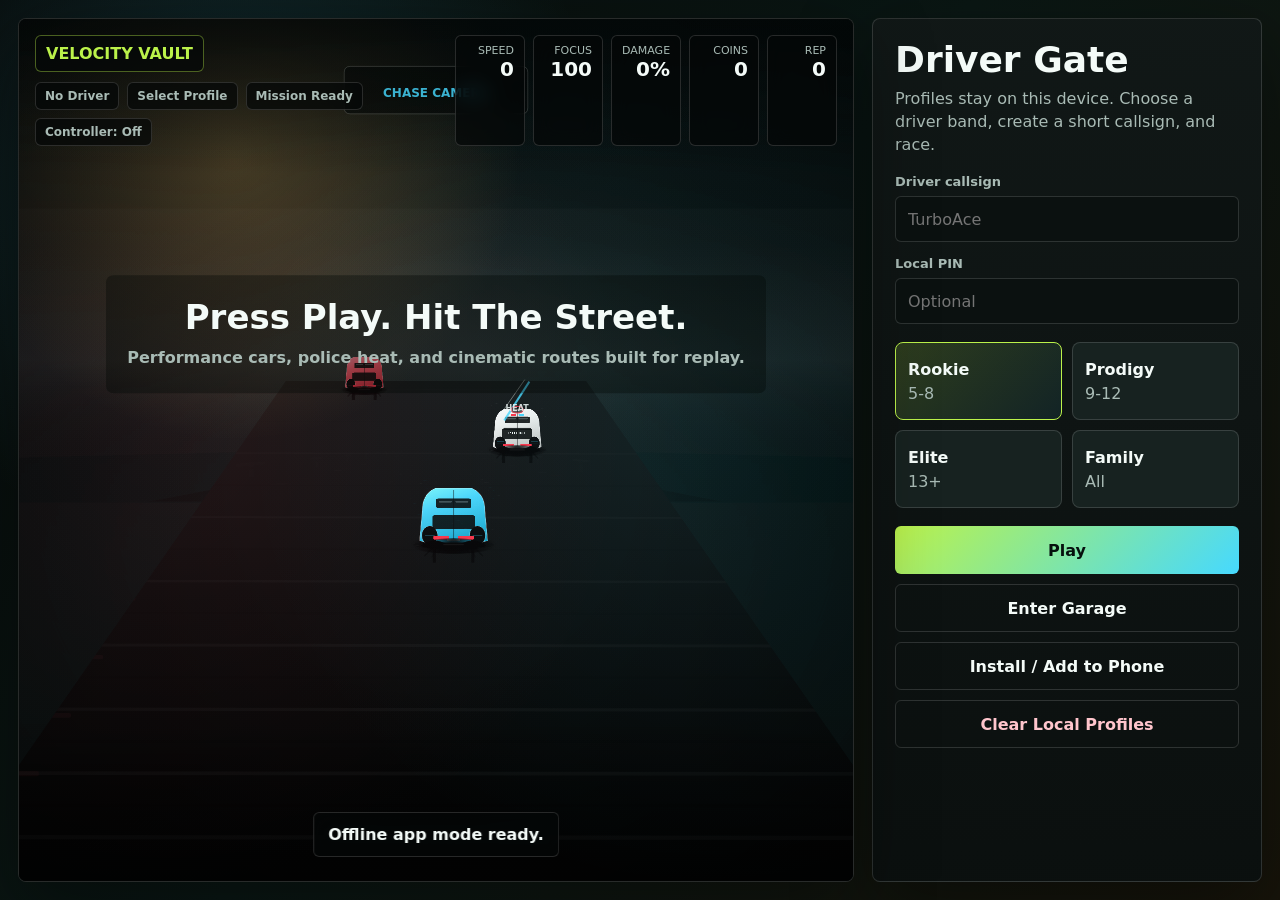
==== commit dc00e53c: "Add v63 race progression and collision tuning" ====
--- a/index.html
+++ b/index.html
@@ -99,7 +99,7 @@
             <span>All</span>
           </button>
         </div>
-        <button id="quickPlay" class="primary" type="button">Quick Play</button>
+        <button id="quickPlay" class="primary" type="button">Play</button>
         <button id="startProfile" class="ghost" type="button">Enter Garage</button>
         <button id="installApp" class="ghost" type="button">Install / Add to Phone</button>
         <button id="resetProfiles" class="ghost danger" type="button">Clear Local Profiles</button>
--- a/styles.css
+++ b/styles.css
@@ -423,6 +423,12 @@
   box-shadow: inset 0 0 0 1px rgba(70, 217, 255, 0.4);
 }
 
+.race-card:disabled,
+.vehicle-card.locked {
+  cursor: not-allowed;
+  opacity: 0.58;
+}
+
 .vehicle-card {
   display: grid;
   grid-template-columns: 76px 1fr;
@@ -450,6 +456,20 @@
   overflow: hidden;
 }
 
+.vehicle-preview-canvas {
+  position: absolute;
+  inset: 0;
+  z-index: 1;
+  display: block;
+  width: 100%;
+  height: 100%;
+}
+
+.vehicle-preview.asset-preview::before,
+.vehicle-preview.asset-preview::after {
+  display: none;
+}
+
 .vehicle-preview::before {
   content: "";
   position: absolute;
@@ -727,6 +747,81 @@
   justify-content: space-between;
   border-bottom: 1px solid var(--line);
   padding-bottom: 9px;
+}
+
+@media (min-width: 981px) {
+  body.race-live .shell {
+    grid-template-columns: minmax(0, 1fr) clamp(280px, 28vw, 360px);
+    gap: 12px;
+    padding: 12px;
+  }
+
+  body.race-live .panel {
+    min-width: 0;
+    max-height: calc(100dvh - 24px);
+  }
+
+  body.race-live .view {
+    padding: clamp(12px, 1.4vw, 18px);
+  }
+
+  body.race-live .section-head {
+    gap: 8px;
+    margin-bottom: 10px;
+  }
+
+  body.race-live .section-head h2 {
+    font-size: clamp(18px, 1.9vw, 24px);
+  }
+
+  body.race-live .subtle {
+    margin-bottom: 10px;
+    font-size: 12px;
+  }
+
+  body.race-live .control-grid {
+    grid-template-columns: repeat(5, minmax(42px, 1fr));
+    gap: 6px;
+    margin: 10px 0;
+  }
+
+  body.race-live .control-grid button {
+    min-height: clamp(46px, 8vh, 64px);
+    padding: 0 4px;
+    overflow: hidden;
+    font-size: clamp(12px, 1.2vw, 16px);
+    text-overflow: ellipsis;
+  }
+
+  body.race-live .camera-grid,
+  body.race-live .renderer-grid {
+    gap: 6px;
+  }
+
+  body.race-live .camera-grid button,
+  body.race-live .renderer-grid button {
+    min-height: 38px;
+    padding: 0 4px;
+    overflow: hidden;
+    text-overflow: ellipsis;
+  }
+
+  body.race-live #pauseBtn,
+  body.race-live #saveRace,
+  body.race-live #resetCar,
+  body.race-live #endRace {
+    min-height: 42px;
+  }
+
+  body.race-live .mobile-drive-controls,
+  body.race-live .drive-stick,
+  body.race-live .direction-pad,
+  body.race-live .pedal-pad,
+  body.race-live .mobile-control.control-mode,
+  body.race-live .mobile-control.control-size {
+    display: none !important;
+    pointer-events: none;
+  }
 }
 
 @media (max-width: 980px) {
@@ -884,7 +979,7 @@
     display: block;
     width: var(--vvw, 100dvw);
     height: var(--vvh, 100dvh);
-    pointer-events: none;
+    pointer-events: auto;
   }
 
   body.race-live .direction-pad,
@@ -1038,7 +1133,7 @@
   }
 }
 
-@media (orientation: landscape) and (max-height: 760px), (orientation: landscape) and (pointer: coarse) {
+@media (orientation: landscape) and (max-width: 980px) and (max-height: 760px), (orientation: landscape) and (pointer: coarse) {
   body.race-live {
     overflow: hidden;
   }
@@ -1211,7 +1306,7 @@
     inset: 0;
     z-index: 8;
     display: block;
-    pointer-events: none;
+    pointer-events: auto;
   }
 
   body.race-live .direction-pad,
@@ -1370,7 +1465,7 @@
   }
 }
 
-@media (orientation: landscape) and (max-height: 430px) {
+@media (orientation: landscape) and (max-width: 980px) and (max-height: 430px) {
   body.race-live .hud-stats {
     grid-template-columns: repeat(3, 46px);
     margin-right: 64px;
@@ -1593,7 +1688,7 @@
   }
 }
 
-@media (orientation: landscape) and (max-height: 760px), (orientation: landscape) and (pointer: coarse) {
+@media (orientation: landscape) and (max-width: 980px) and (max-height: 760px), (orientation: landscape) and (pointer: coarse) {
   body.race-live.control-mini .drive-stick {
     grid-template-columns: repeat(3, 36px);
     grid-template-rows: repeat(3, 36px);
@@ -1640,3 +1735,92 @@
     bottom: calc(max(10px, env(safe-area-inset-bottom)) + 146px);
   }
 }
+
+@media (max-width: 980px), (pointer: coarse) {
+  body.race-live.control-mini .drive-stick {
+    --stick-origin-x: 68px;
+    --stick-origin-y: calc(var(--vvh, 100dvh) - 68px);
+    --stick-knob-x: 0px;
+    --stick-knob-y: 0px;
+    display: block;
+    width: 112px;
+    height: 112px;
+    padding: 0;
+    left: max(12px, env(safe-area-inset-left));
+    bottom: max(12px, env(safe-area-inset-bottom));
+    grid-template-columns: none;
+    grid-template-rows: none;
+    overflow: visible;
+    opacity: 0.78;
+    transition: opacity 140ms ease, filter 140ms ease;
+  }
+
+  body.race-live.control-mini .drive-stick.floating-stick-active {
+    left: var(--stick-origin-x);
+    top: var(--stick-origin-y);
+    bottom: auto;
+    transform: translate(-50%, -50%);
+    opacity: 0.96;
+    filter: brightness(1.12);
+  }
+
+  body.race-live.control-mini .drive-stick .mobile-control {
+    position: absolute;
+    inset: 0;
+    width: 100%;
+    height: 100%;
+    opacity: 0;
+    pointer-events: none;
+  }
+
+  body.race-live.control-mini .drive-stick::before,
+  body.race-live.control-mini .drive-stick::after {
+    position: absolute;
+    content: "";
+    pointer-events: none;
+    border-radius: 999px;
+  }
+
+  body.race-live.control-mini .drive-stick::before {
+    inset: 0;
+    border: 1px solid rgba(244, 251, 248, 0.28);
+    background:
+      radial-gradient(circle at 50% 50%, rgba(187, 242, 74, 0.18), rgba(70, 217, 255, 0.1) 28%, rgba(5, 8, 7, 0.5) 66%),
+      linear-gradient(135deg, rgba(255,255,255,0.12), rgba(5,8,7,0.18));
+    box-shadow: 0 16px 34px rgba(0, 0, 0, 0.36), inset 0 0 26px rgba(70, 217, 255, 0.12);
+  }
+
+  body.race-live.control-mini .drive-stick::after {
+    left: 50%;
+    top: 50%;
+    width: 46px;
+    height: 46px;
+    transform: translate(calc(-50% + var(--stick-knob-x)), calc(-50% + var(--stick-knob-y)));
+    border: 1px solid rgba(244, 251, 248, 0.42);
+    background:
+      radial-gradient(circle at 36% 28%, rgba(255,255,255,0.72), rgba(255,255,255,0.14) 28%, rgba(187,242,74,0.72) 54%, rgba(70,217,255,0.72));
+    box-shadow: 0 8px 22px rgba(0, 0, 0, 0.36), 0 0 18px rgba(70, 217, 255, 0.24);
+  }
+
+  body.race-live.control-mini .control-size {
+    bottom: calc(max(10px, env(safe-area-inset-bottom)) + 120px);
+  }
+}
+
+@media (orientation: landscape) and (max-width: 980px) and (max-height: 760px), (orientation: landscape) and (pointer: coarse) {
+  body.race-live.control-mini .drive-stick {
+    width: 96px;
+    height: 96px;
+    left: max(10px, env(safe-area-inset-left));
+    bottom: max(10px, env(safe-area-inset-bottom));
+  }
+
+  body.race-live.control-mini .drive-stick::after {
+    width: 38px;
+    height: 38px;
+  }
+
+  body.race-live.control-mini .control-size {
+    bottom: calc(max(10px, env(safe-area-inset-bottom)) + 104px);
+  }
+}
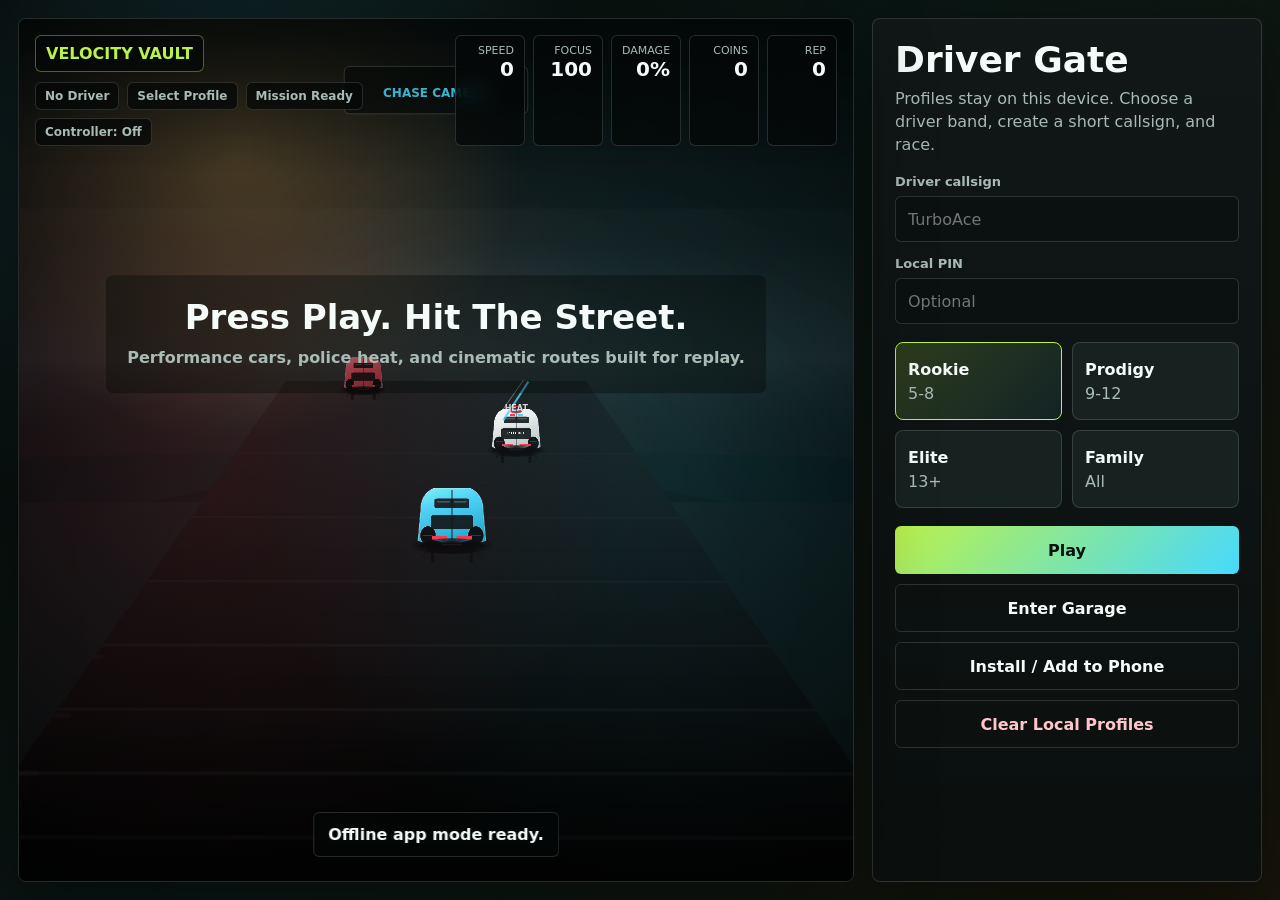
==== commit 1928a511: "Add v64 pursuit scenarios and route features" ====
--- a/index.html
+++ b/index.html
@@ -124,6 +124,7 @@
 
         <div id="racesTab" class="tab-panel active">
           <div id="raceList" class="race-list"></div>
+          <div id="scenarioList" class="scenario-list" aria-label="Multiplayer scenarios"></div>
           <button id="launchRace" class="primary" type="button">Launch Race</button>
           <button id="resumeRace" class="ghost" type="button">Resume Saved Race</button>
         </div>
--- a/styles.css
+++ b/styles.css
@@ -397,6 +397,7 @@
 }
 
 .race-list,
+.scenario-list,
 .upgrade-list,
 .vehicle-list,
 .mission-list {
@@ -406,6 +407,7 @@
 }
 
 .race-card,
+.scenario-card,
 .upgrade-card,
 .vehicle-card,
 .mission-card {
@@ -413,11 +415,13 @@
 }
 
 .race-card,
+.scenario-card,
 .vehicle-card {
   cursor: pointer;
 }
 
 .race-card.selected,
+.scenario-card.selected,
 .vehicle-card.selected {
   border-color: var(--cyan);
   box-shadow: inset 0 0 0 1px rgba(70, 217, 255, 0.4);
@@ -427,6 +431,17 @@
 .vehicle-card.locked {
   cursor: not-allowed;
   opacity: 0.58;
+}
+
+.scenario-list {
+  margin-top: 2px;
+}
+
+.scenario-card {
+  border: 1px solid var(--line);
+  border-radius: 8px;
+  background: linear-gradient(135deg, rgba(70, 217, 255, 0.08), rgba(187, 242, 74, 0.06));
+  text-align: left;
 }
 
 .vehicle-card {
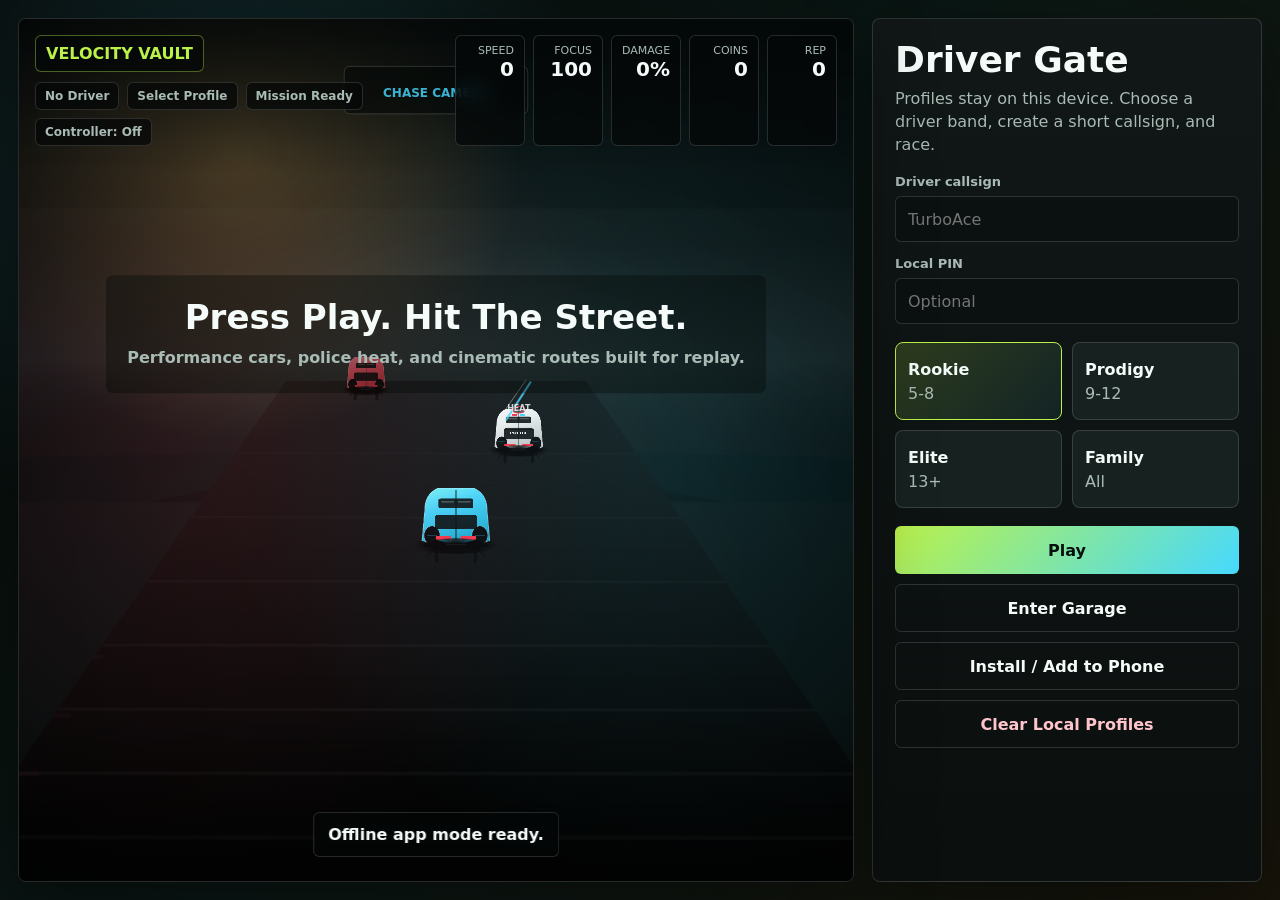
==== commit 78b537e8: "Use Apex-safe manifest json" ====
--- a/index.html
+++ b/index.html
@@ -10,7 +10,7 @@
   <meta name="apple-mobile-web-app-capable" content="yes">
   <meta name="apple-mobile-web-app-title" content="Velocity Vault">
   <title>Velocity Vault</title>
-  <link rel="manifest" href="manifest.webmanifest">
+  <link rel="manifest" href="manifest.json">
   <link rel="icon" href="app-icon.svg" type="image/svg+xml">
   <link rel="apple-touch-icon" href="app-icon.svg">
   <link rel="stylesheet" href="styles.css">
--- a/styles.css
+++ b/styles.css
@@ -459,6 +459,7 @@
 }
 
 .vehicle-preview {
+  --vehicle-color: #46d9ff;
   grid-row: 1 / span 2;
   width: 74px;
   height: 52px;
